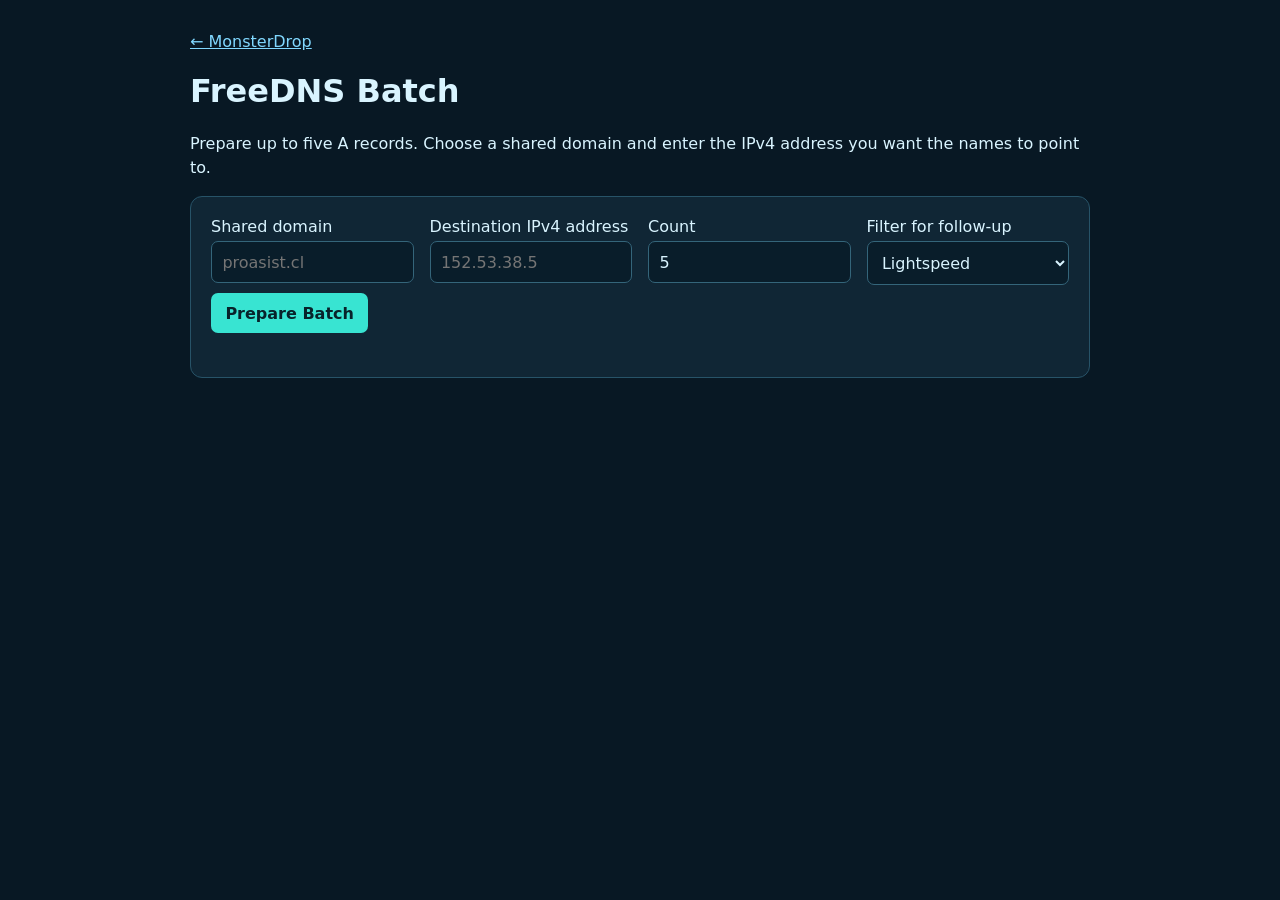
==== freedns-batch.html @ 09292663 "Create freedns-batch.html" ====
<!doctype html>
<html lang="en">
<head>
<meta charset="utf-8">
<meta name="viewport" content="width=device-width, initial-scale=1">
<title>MonsterDrop · FreeDNS Batch</title>
<style>
  * { box-sizing: border-box; }
  body { margin: 0; background: #081824; color: #d9f4ff; font: 16px system-ui, sans-serif; }
  main { width: min(900px, 94%); margin: 2rem auto; }
  section, form { background: #102635; border: 1px solid #275368; border-radius: 12px; padding: 1.25rem; margin: 1rem 0; }
  p { line-height: 1.5; }
  .grid { display: grid; grid-template-columns: repeat(auto-fit, minmax(200px, 1fr)); gap: 1rem; }
  label { display: block; }
  input, select, textarea { display: block; width: 100%; margin-top: .35rem; padding: .65rem; border: 1px solid #34657a; border-radius: 7px; color: inherit; background: #091d2a; font: inherit; }
  button, .button { display: inline-block; padding: .65rem .9rem; margin: .5rem .35rem .5rem 0; border: 0; border-radius: 7px; background: #38e4d2; color: #08232b; font: inherit; font-weight: 700; cursor: pointer; text-decoration: none; }
  button:disabled { opacity: .55; cursor: default; }
  a { color: #81d8ff; }
  .scroll { overflow-x: auto; }
  table { width: 100%; border-collapse: collapse; text-align: left; }
  th, td { padding: .65rem; border-bottom: 1px solid #275368; }
  .muted { color: #a5cad9; }
</style>
</head>
<body>
<main>
  <a href="./index.html">← MonsterDrop</a>
  <h1>FreeDNS Batch</h1>
  <p>Prepare up to five A records. Choose a shared domain and enter the IPv4 address you want the names to point to.</p>

  <form id="batchForm">
    <div class="grid">
      <label>Shared domain
        <input id="domain" placeholder="proasist.cl" required>
      </label>
      <label>Destination IPv4 address
        <input id="ip" placeholder="152.53.38.5" required>
      </label>
      <label>Count
        <input id="count" type="number" min="1" max="5" value="5" required>
      </label>
      <label>Filter for follow-up
        <select id="filter">
          <option>Lightspeed</option>
          <option>FortiGuard</option>
          <option>GoGuardian</option>
          <option>Linewize</option>
          <option>Blocksi</option>
          <option>Blocksi AI</option>
          <option>Senso</option>
          <option>LanSchool</option>
          <option>Cisco Talos</option>
        </select>
      </label>
    </div>
    <button id="prepare" type="submit">Prepare Batch</button>
    <p id="formStatus" role="status"></p>
  </form>

  <section id="batch" hidden>
    <h2>Records to submit</h2>
    <p id="instructions"></p>
    <a class="button" href="https://freedns.afraid.org/subdomain/"
       target="_blank" rel="noopener noreferrer">Open FreeDNS</a>
    <button id="check" type="button">Check DNS</button>
    <p id="checkStatus" role="status"></p>
    <div class="scroll">
      <table>
        <thead>
          <tr><th>Subdomain field</th><th>Full hostname</th><th>DNS result</th></tr>
        </thead>
        <tbody id="records"></tbody>
      </table>
    </div>
    <p id="handoff" class="muted"></p>
    <label>DNS-matching URLs
      <textarea id="urls" rows="5" readonly></textarea>
    </label>
    <button id="copy" type="button" disabled>Copy URLs</button>
    <p id="copyStatus" role="status"></p>
    <p class="muted">A DNS match confirms the IPv4 answer from Google Public DNS. HTTPS requires your server to accept the hostname and have a valid certificate for it.</p>
  </section>
</main>
<script>
"use strict";
const el = id => document.getElementById(id);
let batch;

function readSettings() {
  const domain = el("domain").value.trim().toLowerCase().replace(/\.$/, "");
  const ip = el("ip").value.trim();
  const count = Number(el("count").value);
  const labels = domain.split(".");
  const dnsLabel = /^[a-z0-9](?:[a-z0-9-]{0,61}[a-z0-9])?$/;

  if (domain.length > 242 || labels.length < 2 || !labels.every(label => dnsLabel.test(label))) {
    throw new Error("Enter a domain such as example.com.");
  }

  const parts = ip.split(".");
  if (parts.length !== 4 || !parts.every(part =>
    /^(0|[1-9][0-9]{0,2})$/.test(part) && Number(part) <= 255
  )) {
    throw new Error("Enter a valid IPv4 address such as 192.0.2.10.");
  }

  if (!Number.isInteger(count) || count < 1 || count > 5) {
    throw new Error("Choose between one and five names.");
  }

  return { domain, ip, count, filter: el("filter").value };
}

function makeNames(count) {
  const names = new Set();
  while (names.size < count) {
    const bytes = crypto.getRandomValues(new Uint8Array(5));
    const name = Array.from(bytes, byte => byte.toString(16).padStart(2, "0")).join("");
    names.add(name);
  }
  return [...names];
}

async function lookup(hostname, ip) {
  const query = new URL("https://dns.google/resolve");
  query.searchParams.set("name", hostname);
  query.searchParams.set("type", "A");

  try {
    const response = await fetch(query, {
      credentials: "omit",
      signal: AbortSignal.timeout(8000)
    });
    if (!response.ok) throw new Error("DNS service error");
    const result = await response.json();

    if (result.Status === 3) return { text: "Name not found yet" };
    if (result.Status !== 0) return { text: "DNS lookup inconclusive" };

    const addresses = (result.Answer || [])
      .filter(answer => answer.type === 1)
      .map(answer => answer.data);

    if (!addresses.length) return { text: "No IPv4 record yet" };
    if (addresses.every(address => address === ip)) return { text: "IP matches", matches: true };
    return { text: "DNS returned " + [...new Set(addresses)].join(", ") };
  } catch {
    return { text: "DNS lookup unavailable. Try again." };
  }
}

el("batchForm").addEventListener("submit", event => {
  event.preventDefault();
  el("formStatus").textContent = "";

  try {
    const settings = readSettings();
    const records = makeNames(settings.count).map(name => {
      const hostname = name + "." + settings.domain;
      const row = document.createElement("tr");
      for (const value of [name, hostname, "Prepared"]) {
        row.insertCell().textContent = value;
      }
      return { hostname, row };
    });

    batch = { ...settings, records };
    el("records").replaceChildren(...records.map(record => record.row));
    el("instructions").textContent =
      "Add each row in FreeDNS as type A. Select " + batch.domain +
      " and use " + batch.ip + " as the destination. Complete any prompts in FreeDNS.";
    el("handoff").textContent =
      "After DNS matches, copy the URLs into your filter checker and select " + batch.filter + ".";
    el("batch").hidden = false;
    el("checkStatus").textContent = "";
    el("copyStatus").textContent = "";
    el("urls").value = "";
    el("copy").disabled = true;
  } catch (error) {
    el("formStatus").textContent = error.message;
  }
});

el("check").addEventListener("click", async () => {
  if (!batch) return;
  el("prepare").disabled = true;
  el("check").disabled = true;
  el("copy").disabled = true;
  el("urls").value = "";
  el("copyStatus").textContent = "";
  el("checkStatus").textContent = "Checking DNS…";

  try {
    const matches = await Promise.all(batch.records.map(async record => {
      const result = await lookup(record.hostname, batch.ip);
      record.row.cells[2].textContent = result.text;
      return result.matches ? "https://" + record.hostname + "/" : null;
    }));
    const urls = matches.filter(Boolean);
    el("urls").value = urls.join("\n");
    el("copy").disabled = urls.length === 0;
    el("checkStatus").textContent =
      urls.length + " of " + batch.records.length + " match. Check again after pending records appear in DNS.";
  } finally {
    el("prepare").disabled = false;
    el("check").disabled = false;
  }
});

el("copy").addEventListener("click", async () => {
  try {
    await navigator.clipboard.writeText(el("urls").value);
    el("copyStatus").textContent = "URLs copied.";
  } catch {
    el("urls").select();
    el("copyStatus").textContent = "Press Ctrl+C to copy the selected URLs.";
  }
});
</script>
</body>
</html>
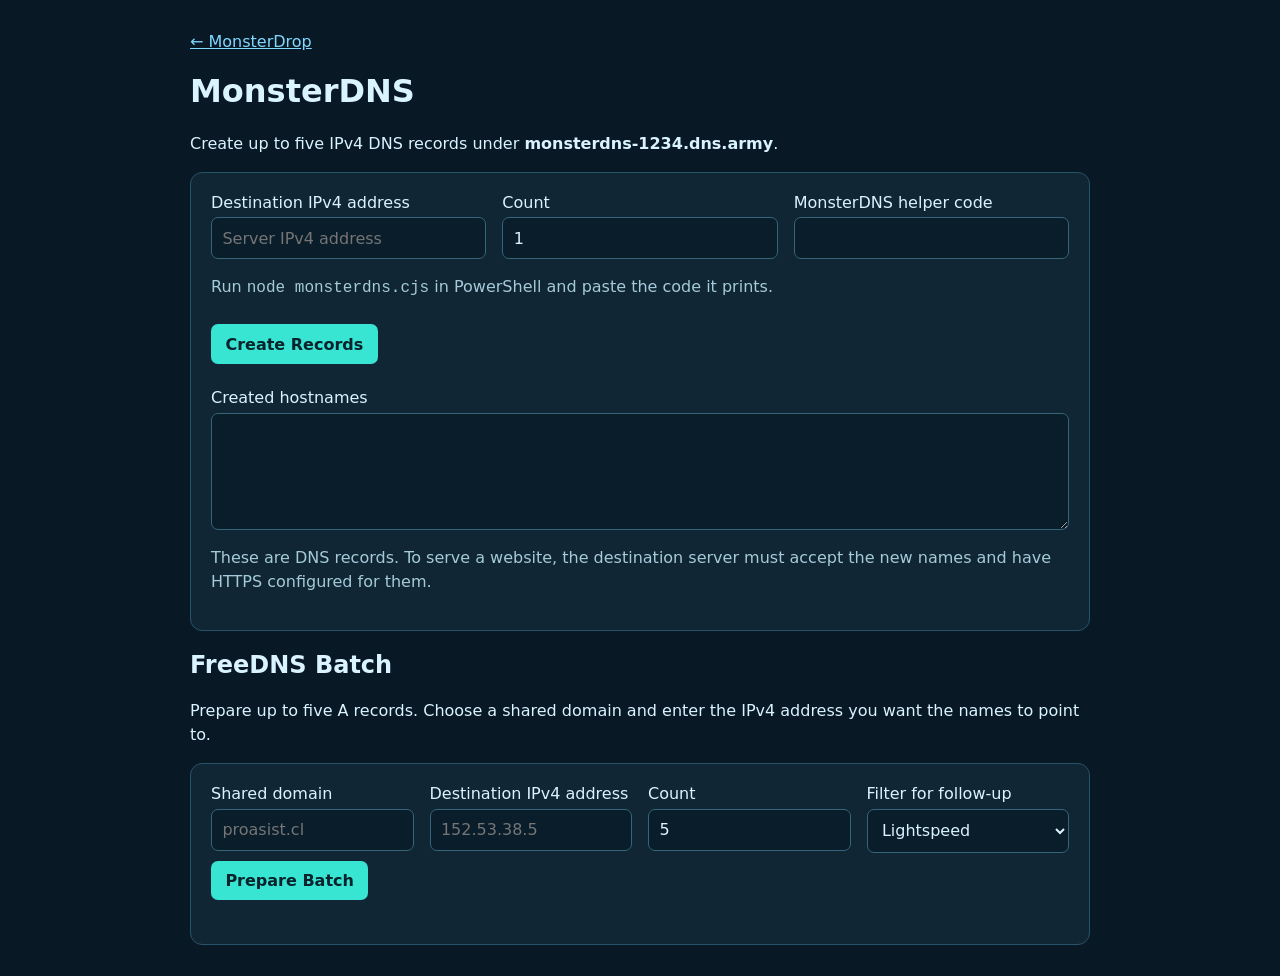
==== commit 655ea9d6: "Add approved MonsterDNS form above FreeDNS Batch" ====
--- a/freedns-batch.html
+++ b/freedns-batch.html
@@ -3,7 +3,7 @@
 <head>
 <meta charset="utf-8">
 <meta name="viewport" content="width=device-width, initial-scale=1">
-<title>MonsterDrop · FreeDNS Batch</title>
+<title>MonsterDrop · MonsterDNS</title>
 <style>
   * { box-sizing: border-box; }
   body { margin: 0; background: #081824; color: #d9f4ff; font: 16px system-ui, sans-serif; }
@@ -25,7 +25,30 @@
 <body>
 <main>
   <a href="./index.html">← MonsterDrop</a>
-  <h1>FreeDNS Batch</h1>
+  <h1>MonsterDNS</h1>
+  <p>Create up to five IPv4 DNS records under <strong>monsterdns-1234.dns.army</strong>.</p>
+  <form id="monsterDNSForm">
+    <div class="grid">
+      <label>Destination IPv4 address
+        <input id="monsterDNSIP" placeholder="Server IPv4 address" required>
+      </label>
+      <label>Count
+        <input id="monsterDNSCount" type="number" min="1" max="5" value="1" required>
+      </label>
+      <label>MonsterDNS helper code
+        <input id="monsterDNSCode" type="password" autocomplete="off" required>
+      </label>
+    </div>
+    <p class="muted">Run <code>node monsterdns.cjs</code> in PowerShell and paste the code it prints.</p>
+    <button id="monsterDNSCreate" type="submit">Create Records</button>
+    <p id="monsterDNSStatus" role="status"></p>
+    <ul id="monsterDNSResults"></ul>
+    <label>Created hostnames
+      <textarea id="monsterDNSNames" rows="5" readonly></textarea>
+    </label>
+    <p class="muted">These are DNS records. To serve a website, the destination server must accept the new names and have HTTPS configured for them.</p>
+  </form>
+  <h2>FreeDNS Batch</h2>
   <p>Prepare up to five A records. Choose a shared domain and enter the IPv4 address you want the names to point to.</p>
 
   <form id="batchForm">
@@ -83,6 +106,54 @@
 </main>
 <script>
 "use strict";
+document.getElementById("monsterDNSForm").addEventListener("submit", async event => {
+  event.preventDefault();
+  const get = id => document.getElementById(id);
+  const button = get("monsterDNSCreate");
+  if (button.disabled) return;
+
+  const status = get("monsterDNSStatus");
+  const results = get("monsterDNSResults");
+  const names = get("monsterDNSNames");
+  const count = Number(get("monsterDNSCount").value);
+  button.disabled = true;
+  status.textContent = "Creating records…";
+  results.replaceChildren();
+  names.value = "";
+
+  try {
+    const response = await fetch("http://127.0.0.1:43129/records", {
+      method: "POST",
+      credentials: "omit",
+      headers: {
+        "Content-Type": "application/json",
+        "X-MonsterDNS-Code": get("monsterDNSCode").value.trim()
+      },
+      body: JSON.stringify({ ip: get("monsterDNSIP").value.trim(), count }),
+      signal: AbortSignal.timeout(60000)
+    });
+    const data = await response.json();
+    if (!response.ok) throw new Error(data.error || "Record creation failed.");
+
+    for (const record of data.records) {
+      const item = document.createElement("li");
+      item.textContent = record.hostname + " — " + record.status;
+      results.append(item);
+    }
+
+    const created = data.records.filter(record => record.created);
+    names.value = created.map(record => record.hostname).join("\n");
+    status.textContent = created.length + " of " + count + " records confirmed by dynv6.";
+  } catch (error) {
+    status.textContent = error.name === "TypeError" || error.name === "TimeoutError"
+      ? "Could not get a reply. Check PowerShell and your dynv6 zone before retrying."
+      : error.message;
+  } finally {
+    button.disabled = false;
+  }
+});
+
+
 const el = id => document.getElementById(id);
 let batch;
 
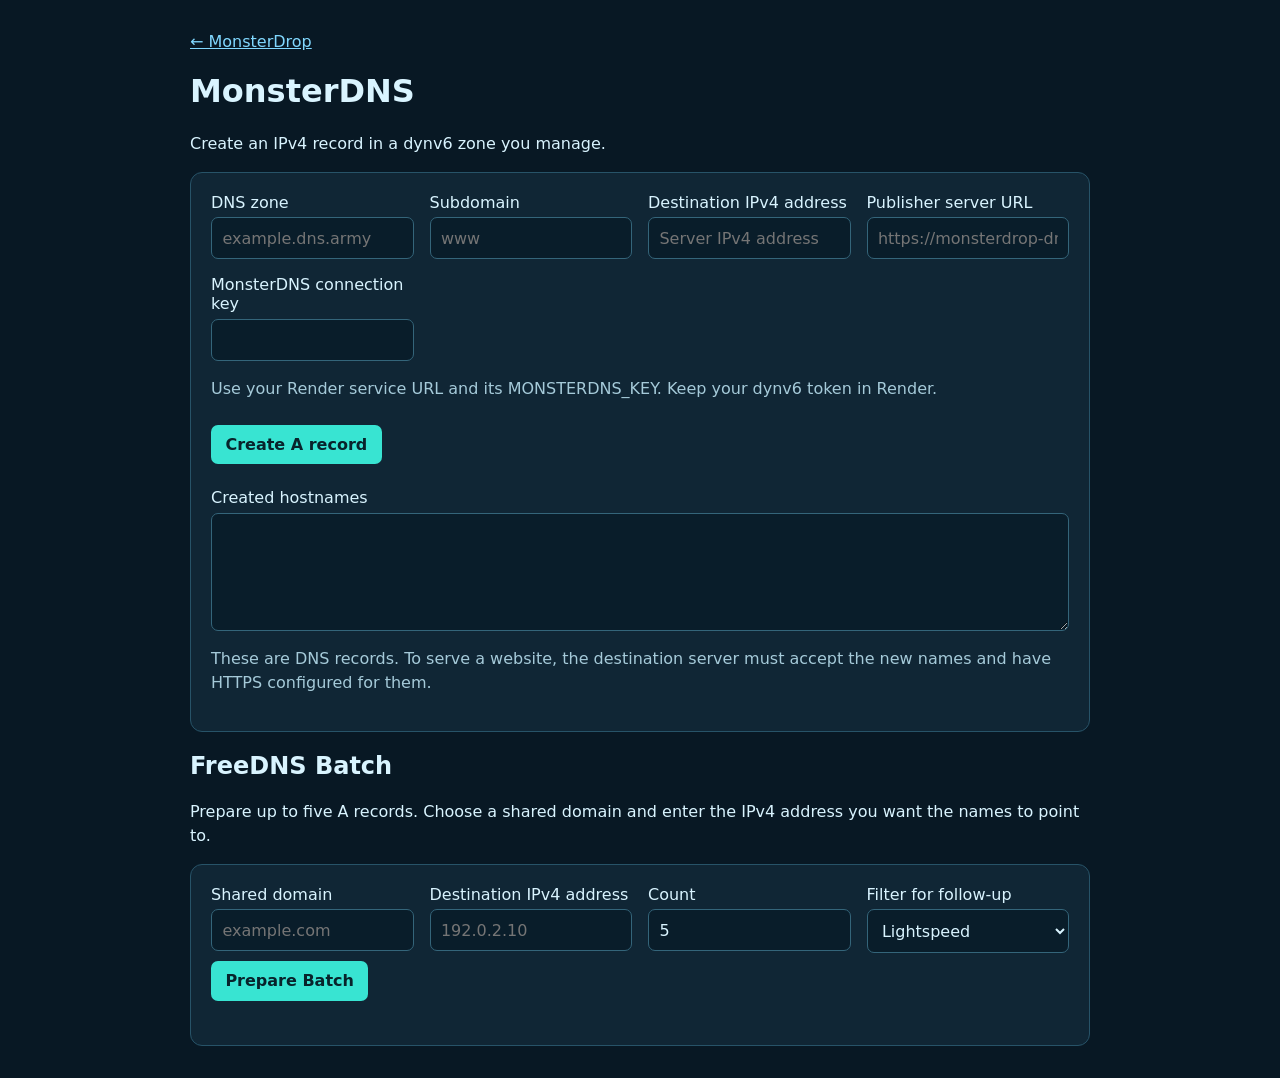
==== commit 79836761: "Connect MonsterDNS to hosted dynv6 publisher" ====
--- a/freedns-batch.html
+++ b/freedns-batch.html
@@ -26,21 +26,27 @@
 <main>
   <a href="./index.html">← MonsterDrop</a>
   <h1>MonsterDNS</h1>
-  <p>Create up to five IPv4 DNS records under <strong>monsterdns-1234.dns.army</strong>.</p>
+  <p>Create an IPv4 record in a dynv6 zone you manage.</p>
   <form id="monsterDNSForm">
     <div class="grid">
+      <label>DNS zone
+        <input id="monsterDNSZone" placeholder="example.dns.army" required>
+      </label>
+      <label>Subdomain
+        <input id="monsterDNSLabel" placeholder="www" maxlength="63" required>
+      </label>
       <label>Destination IPv4 address
         <input id="monsterDNSIP" placeholder="Server IPv4 address" required>
       </label>
-      <label>Count
-        <input id="monsterDNSCount" type="number" min="1" max="5" value="1" required>
-      </label>
-      <label>MonsterDNS helper code
+      <label>Publisher server URL
+        <input id="monsterDNSURL" type="url" placeholder="https://monsterdrop-dns.onrender.com" required>
+      </label>
+      <label>MonsterDNS connection key
         <input id="monsterDNSCode" type="password" autocomplete="off" required>
       </label>
     </div>
-    <p class="muted">Run <code>node monsterdns.cjs</code> in PowerShell and paste the code it prints.</p>
-    <button id="monsterDNSCreate" type="submit">Create Records</button>
+    <p class="muted">Use your Render service URL and its MONSTERDNS_KEY. Keep your dynv6 token in Render.</p>
+    <button id="monsterDNSCreate" type="submit">Create A record</button>
     <p id="monsterDNSStatus" role="status"></p>
     <ul id="monsterDNSResults"></ul>
     <label>Created hostnames
@@ -54,10 +60,10 @@
   <form id="batchForm">
     <div class="grid">
       <label>Shared domain
-        <input id="domain" placeholder="proasist.cl" required>
+        <input id="domain" placeholder="example.com" required>
       </label>
       <label>Destination IPv4 address
-        <input id="ip" placeholder="152.53.38.5" required>
+        <input id="ip" placeholder="192.0.2.10" required>
       </label>
       <label>Count
         <input id="count" type="number" min="1" max="5" value="5" required>
@@ -115,38 +121,38 @@
   const status = get("monsterDNSStatus");
   const results = get("monsterDNSResults");
   const names = get("monsterDNSNames");
-  const count = Number(get("monsterDNSCount").value);
+  const domain = get("monsterDNSZone").value.trim().toLowerCase().replace(/\.$/, "");
+  const name = get("monsterDNSLabel").value.trim().toLowerCase();
+  const ip = get("monsterDNSIP").value.trim();
   button.disabled = true;
   status.textContent = "Creating records…";
   results.replaceChildren();
   names.value = "";
 
   try {
-    const response = await fetch("http://127.0.0.1:43129/records", {
+    const server = new URL(get("monsterDNSURL").value.trim());
+    if (server.protocol !== "https:" || server.username || server.password ||
+        server.pathname !== "/" || server.search || server.hash) {
+      throw Error("Use the HTTPS service address without a path.");
+    }
+    const response = await fetch(server.origin + "/records", {
       method: "POST",
       credentials: "omit",
       headers: {
         "Content-Type": "application/json",
         "X-MonsterDNS-Code": get("monsterDNSCode").value.trim()
       },
-      body: JSON.stringify({ ip: get("monsterDNSIP").value.trim(), count }),
-      signal: AbortSignal.timeout(60000)
+      body: JSON.stringify({ domain, name, ip }),
+      signal: AbortSignal.timeout(120000)
     });
     const data = await response.json();
     if (!response.ok) throw new Error(data.error || "Record creation failed.");
 
-    for (const record of data.records) {
-      const item = document.createElement("li");
-      item.textContent = record.hostname + " — " + record.status;
-      results.append(item);
-    }
-
-    const created = data.records.filter(record => record.created);
-    names.value = created.map(record => record.hostname).join("\n");
-    status.textContent = created.length + " of " + count + " records confirmed by dynv6.";
+    names.value = data.hostname;
+    status.textContent = data.hostname + " — " + data.status + " at dynv6. DNS changes can take time to appear.";
   } catch (error) {
     status.textContent = error.name === "TypeError" || error.name === "TimeoutError"
-      ? "Could not get a reply. Check PowerShell and your dynv6 zone before retrying."
+      ? "Could not get a reply. Check whether your Render service is live, then check dynv6 before retrying."
       : error.message;
   } finally {
     button.disabled = false;
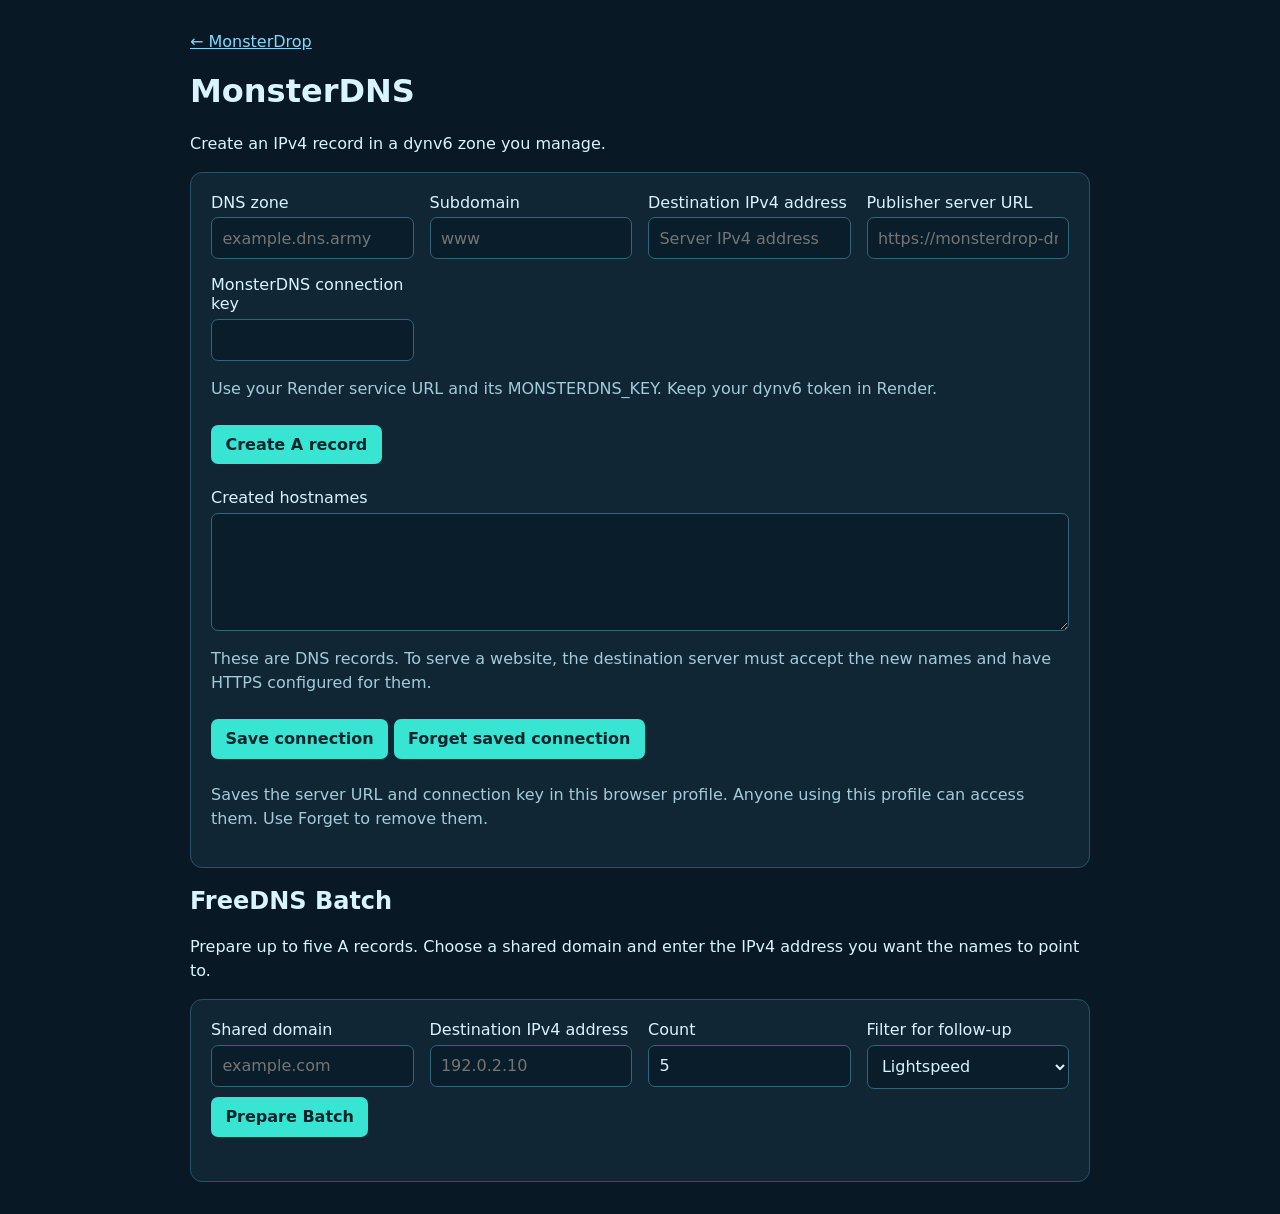
==== commit 1846ca54: "Enable saved MonsterDNS connection settings" ====
--- a/freedns-batch.html
+++ b/freedns-batch.html
@@ -21,6 +21,7 @@
   th, td { padding: .65rem; border-bottom: 1px solid #275368; }
   .muted { color: #a5cad9; }
 </style>
+<script src="./connection-settings.js?v=2" defer></script>
 </head>
 <body>
 <main>
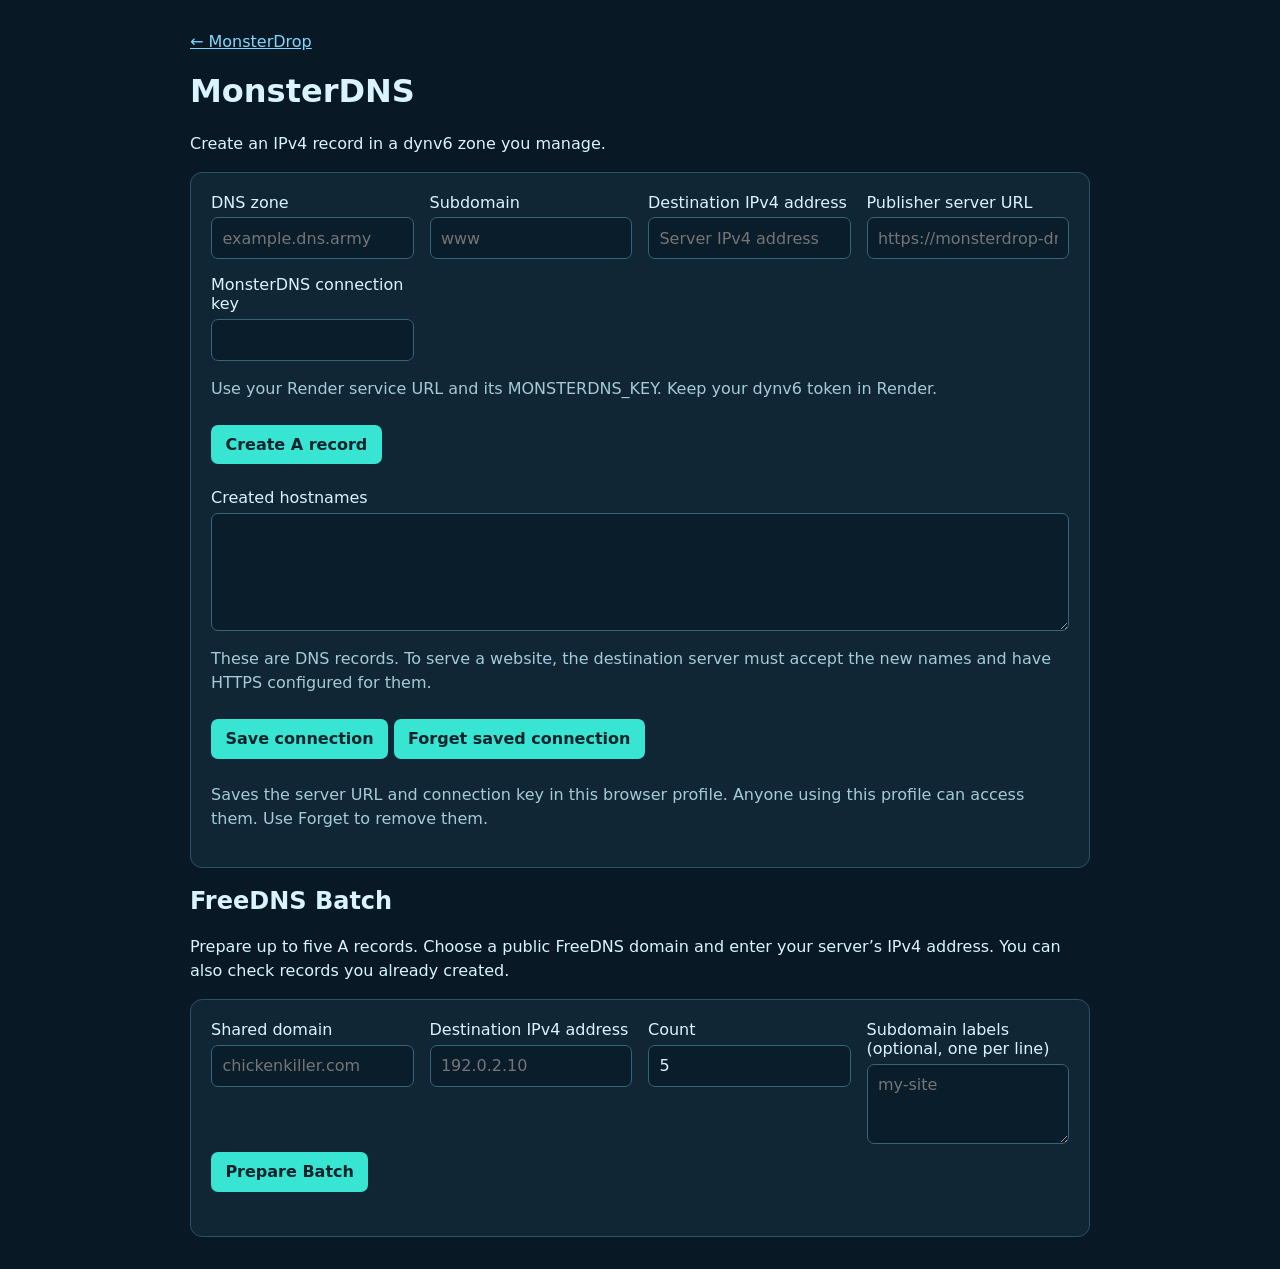
==== commit 571f2cd5: "Verify existing FreeDNS records and send matching links to Discord" ====
--- a/freedns-batch.html
+++ b/freedns-batch.html
@@ -56,12 +56,12 @@
     <p class="muted">These are DNS records. To serve a website, the destination server must accept the new names and have HTTPS configured for them.</p>
   </form>
   <h2>FreeDNS Batch</h2>
-  <p>Prepare up to five A records. Choose a shared domain and enter the IPv4 address you want the names to point to.</p>
+  <p>Prepare up to five A records. Choose a public FreeDNS domain and enter your server’s IPv4 address. You can also check records you already created.</p>
 
   <form id="batchForm">
     <div class="grid">
       <label>Shared domain
-        <input id="domain" placeholder="example.com" required>
+        <input id="domain" placeholder="chickenkiller.com" required>
       </label>
       <label>Destination IPv4 address
         <input id="ip" placeholder="192.0.2.10" required>
@@ -69,18 +69,8 @@
       <label>Count
         <input id="count" type="number" min="1" max="5" value="5" required>
       </label>
-      <label>Filter for follow-up
-        <select id="filter">
-          <option>Lightspeed</option>
-          <option>FortiGuard</option>
-          <option>GoGuardian</option>
-          <option>Linewize</option>
-          <option>Blocksi</option>
-          <option>Blocksi AI</option>
-          <option>Senso</option>
-          <option>LanSchool</option>
-          <option>Cisco Talos</option>
-        </select>
+      <label>Subdomain labels (optional, one per line)
+        <textarea id="freeDNSLabels" rows="3" placeholder="my-site"></textarea>
       </label>
     </div>
     <button id="prepare" type="submit">Prepare Batch</button>
@@ -102,12 +92,25 @@
         <tbody id="records"></tbody>
       </table>
     </div>
-    <p id="handoff" class="muted"></p>
+    <p><a href="https://freedns.afraid.org/domain/registry/" target="_blank" rel="noopener noreferrer">Browse public FreeDNS domains</a></p>
     <label>DNS-matching URLs
       <textarea id="urls" rows="5" readonly></textarea>
     </label>
     <button id="copy" type="button" disabled>Copy URLs</button>
     <p id="copyStatus" role="status"></p>
+    <div class="panel">
+      <h3>Send verified DNS links to Discord</h3>
+      <div class="grid">
+        <label>Discord bot server URL
+          <input id="discordServerURL" type="url" value="https://monsterdrop-discord.onrender.com">
+        </label>
+        <label>Discord connection key
+          <input id="discordSenderCode" type="password" autocomplete="off">
+        </label>
+      </div>
+      <button id="sendDiscord" type="button" disabled>Send to Discord Bot</button>
+      <p id="freeDNSDiscordStatus" role="status"></p>
+    </div>
     <p class="muted">A DNS match confirms the IPv4 answer from Google Public DNS. HTTPS requires your server to accept the hostname and have a valid certificate for it.</p>
   </section>
 </main>
@@ -186,7 +189,13 @@
     throw new Error("Choose between one and five names.");
   }
 
-  return { domain, ip, count, filter: el("filter").value };
+  const names = el("freeDNSLabels").value.toLowerCase().split(/\r?\n/)
+    .map(name => name.trim()).filter(Boolean);
+  if (names.length > 5 || new Set(names).size !== names.length ||
+      names.some(name => !dnsLabel.test(name) || name.length + domain.length > 252)) {
+    throw new Error("Enter up to five distinct subdomain labels, each on its own line.");
+  }
+  return { domain, ip, names: names.length ? names : makeNames(count) };
 }
 
 function makeNames(count) {
@@ -216,7 +225,7 @@
     if (result.Status !== 0) return { text: "DNS lookup inconclusive" };
 
     const addresses = (result.Answer || [])
-      .filter(answer => answer.type === 1)
+      .filter(answer => answer.type === 1 && answer.name?.toLowerCase().replace(/\.$/, "") === hostname)
       .map(answer => answer.data);
 
     if (!addresses.length) return { text: "No IPv4 record yet" };
@@ -233,7 +242,7 @@
 
   try {
     const settings = readSettings();
-    const records = makeNames(settings.count).map(name => {
+    const records = settings.names.map(name => {
       const hostname = name + "." + settings.domain;
       const row = document.createElement("tr");
       for (const value of [name, hostname, "Prepared"]) {
@@ -247,9 +256,8 @@
     el("instructions").textContent =
       "Add each row in FreeDNS as type A. Select " + batch.domain +
       " and use " + batch.ip + " as the destination. Complete any prompts in FreeDNS.";
-    el("handoff").textContent =
-      "After DNS matches, copy the URLs into your filter checker and select " + batch.filter + ".";
     el("batch").hidden = false;
+    el("sendDiscord").disabled = true;
     el("checkStatus").textContent = "";
     el("copyStatus").textContent = "";
     el("urls").value = "";
@@ -266,6 +274,7 @@
   el("copy").disabled = true;
   el("urls").value = "";
   el("copyStatus").textContent = "";
+  el("sendDiscord").disabled = true;
   el("checkStatus").textContent = "Checking DNS…";
 
   try {
@@ -277,6 +286,7 @@
     const urls = matches.filter(Boolean);
     el("urls").value = urls.join("\n");
     el("copy").disabled = urls.length === 0;
+    el("sendDiscord").disabled = urls.length === 0;
     el("checkStatus").textContent =
       urls.length + " of " + batch.records.length + " match. Check again after pending records appear in DNS.";
   } finally {
@@ -294,6 +304,78 @@
     el("copyStatus").textContent = "Press Ctrl+C to copy the selected URLs.";
   }
 });
+
+let pendingDiscord;
+async function discordRequest(base, key, path, payload, instance) {
+  const response = await fetch(base + path, {
+    method: payload ? "POST" : "GET",
+    credentials: "omit",
+    headers: {
+      "X-MonsterDrop-Discord-Code": key,
+      ...(payload ? { "Content-Type": "application/json", "X-MonsterDrop-Server-Instance": instance } : {})
+    },
+    body: payload ? JSON.stringify(payload) : undefined,
+    signal: AbortSignal.timeout(120000)
+  });
+  const data = await response.json();
+  if (!response.ok) throw Error(data.error || "Discord server rejected the request.");
+  return data;
+}
+
+el("sendDiscord").addEventListener("click", async () => {
+  const button = el("sendDiscord");
+  const status = el("freeDNSDiscordStatus");
+  const key = el("discordSenderCode").value.trim();
+  const links = el("urls").value.split("\n").filter(Boolean);
+  if (!links.length || button.disabled) return;
+  if (!key) {
+    status.textContent = "Enter the Discord connection key from Render.";
+    return;
+  }
+  button.disabled = el("prepare").disabled = el("check").disabled = true;
+  try {
+    const url = new URL(el("discordServerURL").value.trim());
+    if (url.protocol !== "https:" || url.username || url.password ||
+        url.pathname !== "/" || url.search || url.hash) {
+      throw Error("Enter the HTTPS Discord bot server address without a path.");
+    }
+    const signature = JSON.stringify([url.origin, links]);
+    if (!pendingDiscord || pendingDiscord.signature !== signature) {
+      pendingDiscord = { signature, payload: {
+        id: crypto.randomUUID(), perProvider: links.length,
+        groups: [{ provider: "FreeDNS - DNS verified", links }]
+      }};
+    }
+    const { payload } = pendingDiscord;
+    status.textContent = "Connecting to the Discord bot…";
+    if (!pendingDiscord.instance) {
+      const session = await discordRequest(url.origin, key, "/session");
+      if (!session.instance) throw Error("The Discord server did not return a session.");
+      pendingDiscord.instance = session.instance;
+    }
+    let { job } = await discordRequest(url.origin, key, "/send", payload, pendingDiscord.instance);
+    for (let attempt = 0; job?.state === "sending" && attempt < 90; attempt++) {
+      await new Promise(resolve => setTimeout(resolve, 1500));
+      ({ job } = await discordRequest(url.origin, key, "/job?id=" + encodeURIComponent(payload.id)));
+    }
+    if (!job || job.state === "sending") throw Error("Delivery is unconfirmed. Check Discord before retrying.");
+    pendingDiscord = null;
+    if (job.state !== "sent") throw Error(job.error || "Discord delivery failed.");
+    status.textContent = "Sent " + links.length + " DNS-verified link(s) to Discord. ";
+    if (/^https:\/\/discord\.com\/channels\/1468487779456389163\/1501072686921683034\/\d+$/.test(job.messageURL || "")) {
+      const link = document.createElement("a");
+      link.href = job.messageURL;
+      link.textContent = "Open Discord message";
+      link.target = "_blank";
+      link.rel = "noopener noreferrer";
+      status.append(link);
+    }
+  } catch (error) {
+    status.textContent = error.message;
+  } finally {
+    button.disabled = el("prepare").disabled = el("check").disabled = false;
+  }
+});
 </script>
 </body>
 </html>
